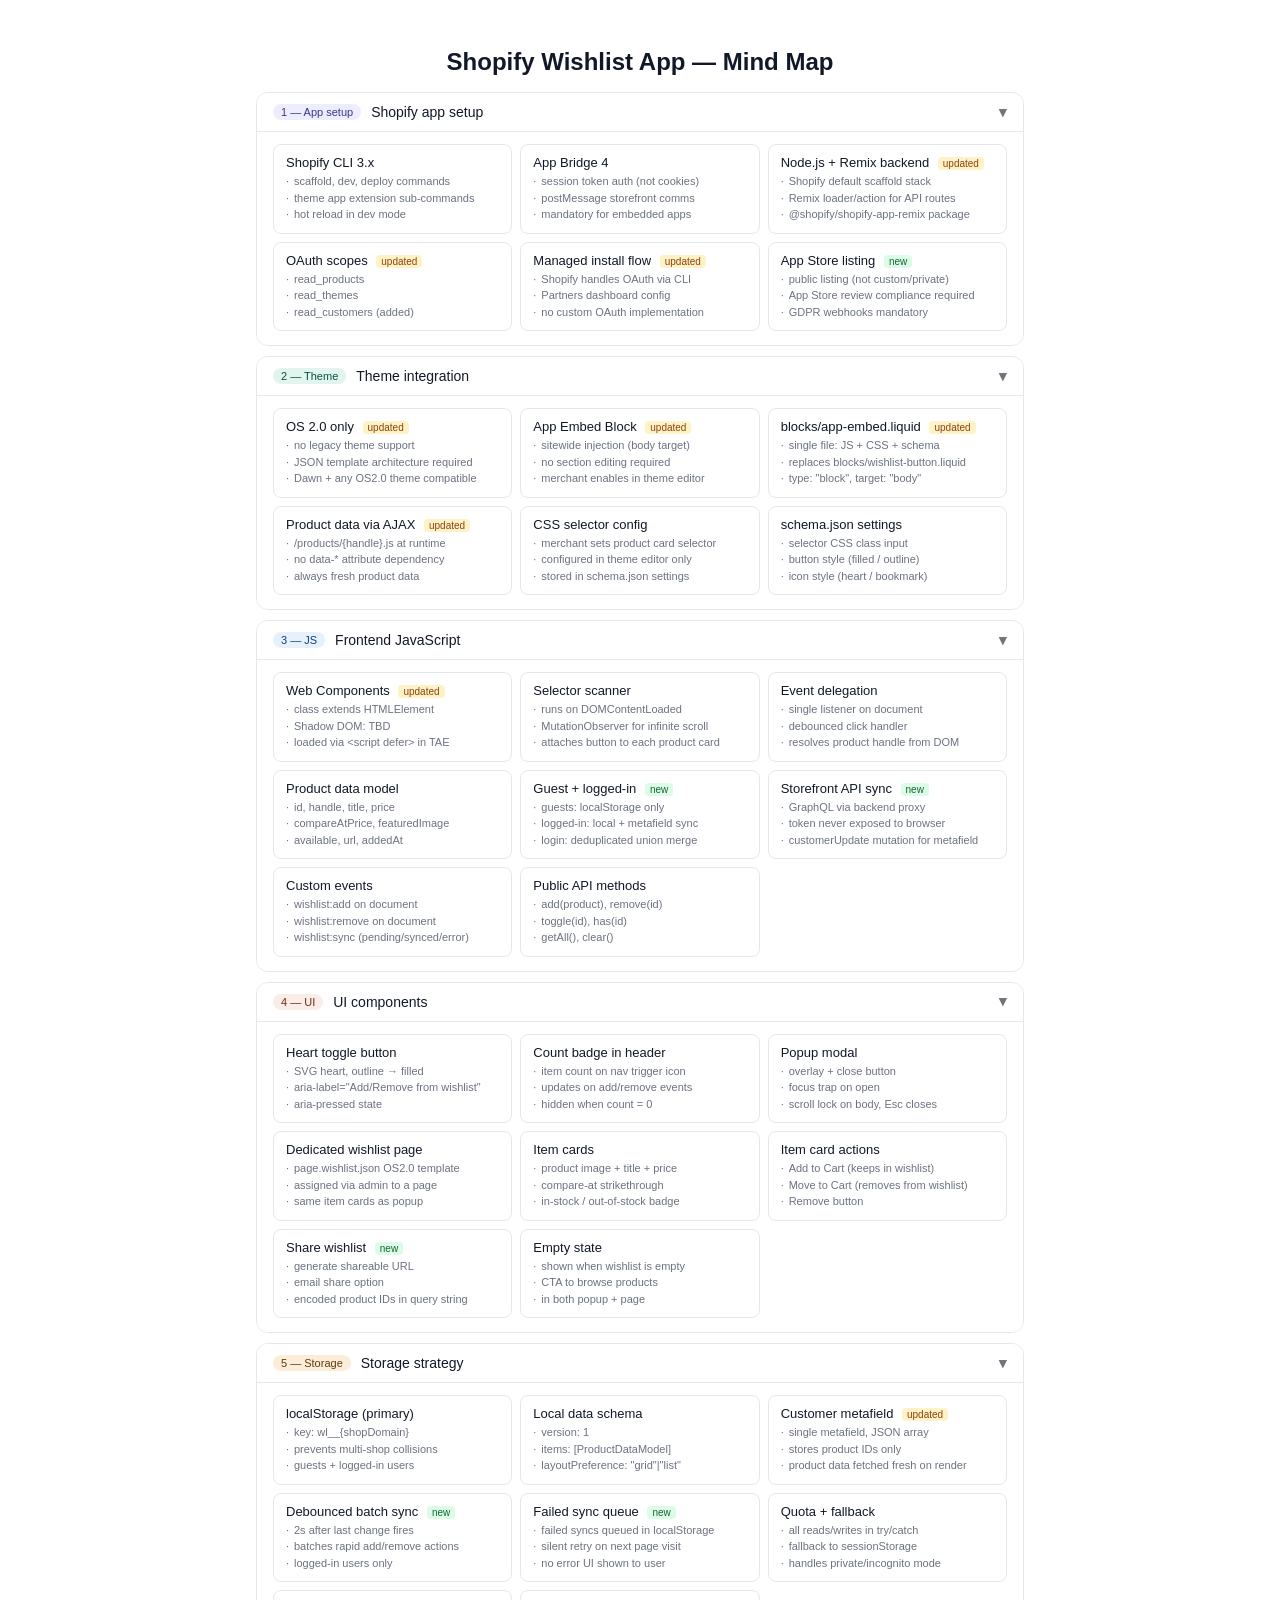
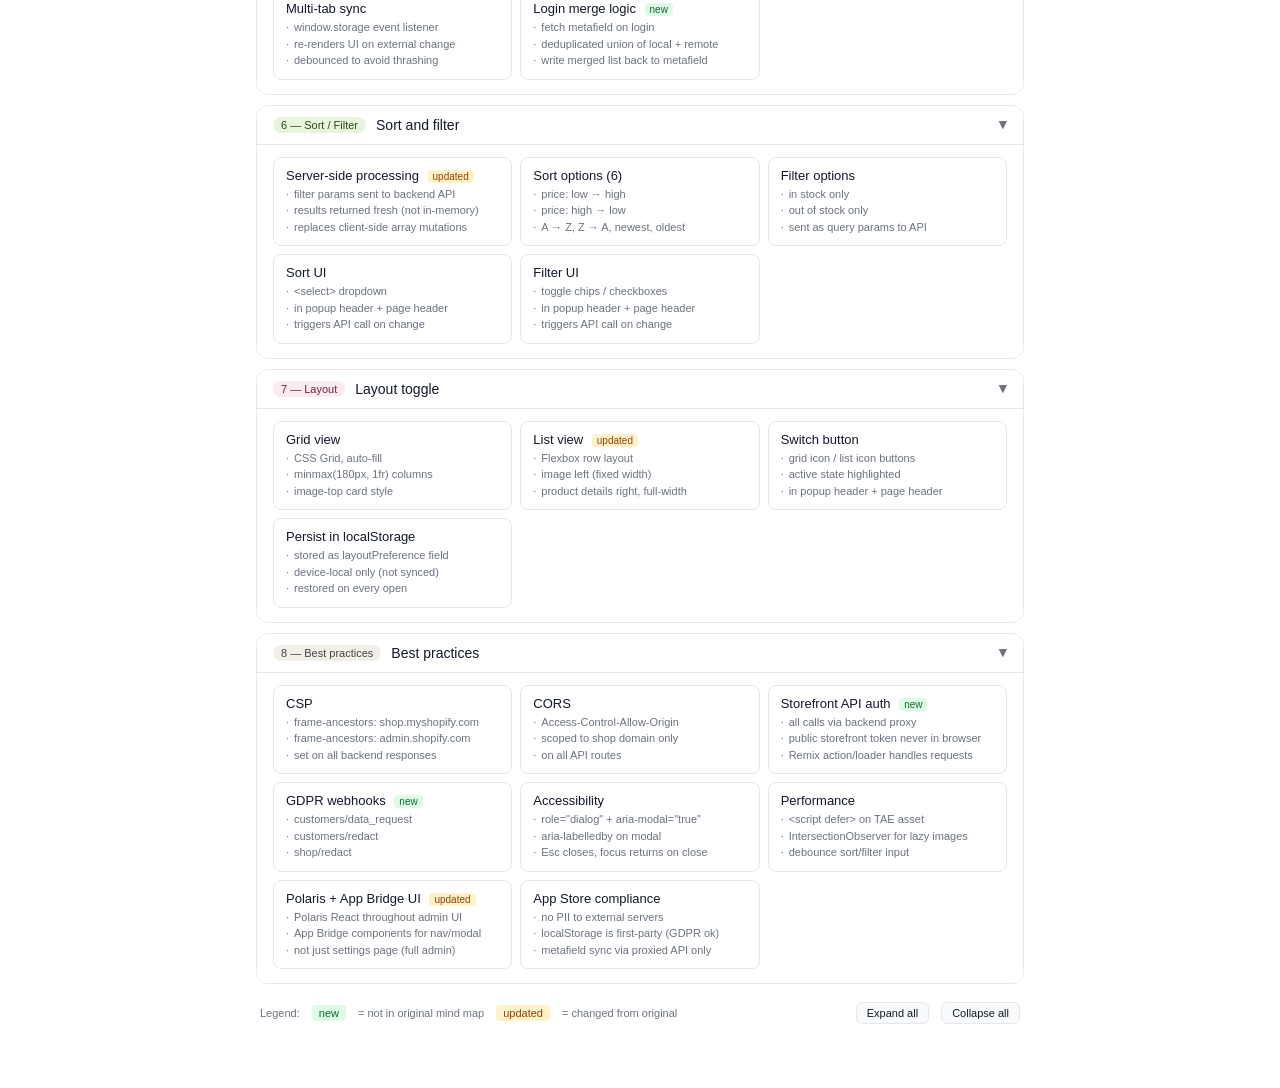
==== index.html @ 82a6894b "intial Commit" ====
<!DOCTYPE html>
<html lang="en">
<head>
  <meta charset="UTF-8">
  <meta name="viewport" content="width=device-width, initial-scale=1.0">
  <title>Document</title>
  <style>
    *{box-sizing:border-box;margin:0;padding:0}
    :root{--font-sans:-apple-system,BlinkMacSystemFont,"Segoe UI",Roboto,Inter,Helvetica,Arial,sans-serif;--border-radius-lg:12px;--border-radius-md:8px;--color-text-primary:#111827;--color-text-secondary:#6b7280;--color-text-success:#166534;--color-text-warning:#92400e;--color-background-primary:#fff;--color-background-secondary:#f9fafb;--color-background-success:#dcfce7;--color-background-warning:#fef3c7;--color-border-secondary:#e5e7eb;--color-border-tertiary:#e5e7eb}@media(prefers-color-scheme:dark){:root{--color-text-primary:#e5e7eb;--color-text-secondary:#9ca3af;--color-text-success:#4ade80;--color-text-warning:#fbbf24;--color-background:#1f1f1e;--color-background-primary:#0b0f19;--color-background-primary:#2c2c2a;--color-background-secondary:#111827;--color-background-success:#052e16;--color-background-warning:#3f2a05;--color-border-secondary:#454543;--color-border-tertiary:#454543}}
    body{font-family:var(--font-sans);background-color:var(--color-background);color:var(--color-text-primary);padding-top: 3rem;padding-bottom: 3rem;}
    .container{max-width:800px;margin:0 auto;padding:0 16px;}
    .mm-wrap{padding:16px 0}
    .mm-section{margin-bottom:10px;border-radius:var(--border-radius-lg);overflow:hidden;border:0.5px solid var(--color-border-tertiary)}
    .mm-header{display:flex;align-items:center;gap:10px;padding:11px 16px;cursor:pointer;user-select:none}
    .mm-header:hover{filter:brightness(0.97)}
    .mm-badge{font-size:11px;font-weight:500;padding:2px 8px;border-radius:20px;white-space:nowrap}
    .mm-title{font-size:14px;font-weight:500;flex:1}
    .mm-chevron{font-size:11px;transition:transform .2s;opacity:.6}
    .mm-chevron.open{transform:rotate(90deg)}
    .mm-body{display:none;padding:12px 16px 14px;border-top:0.5px solid var(--color-border-tertiary);background:var(--color-background-primary);}
    .mm-body.open{display:block}
    .mm-grid{display:grid;grid-template-columns:repeat(auto-fill,minmax(190px,1fr));gap:8px}
    .mm-node{border-radius:var(--border-radius-md);padding:10px 12px;border:0.5px solid var(--color-border-tertiary);background:var(--color-background)}
    .mm-node-title{font-size:13px;font-weight:500;color:var(--color-text-primary);margin-bottom:3px}
    .mm-node-sub{font-size:11px;color:var(--color-text-secondary);line-height:1.5}
    .mm-node-sub span{display:block;padding-left:8px;position:relative}
    .mm-node-sub span::before{content:'·';position:absolute;left:0}
    .new-tag{font-size:10px;font-weight:500;padding:1px 5px;border-radius:4px;margin-left:5px;background:var(--color-background-success);color:var(--color-text-success);vertical-align:middle}
    .upd-tag{font-size:10px;font-weight:500;padding:1px 5px;border-radius:4px;margin-left:5px;background:var(--color-background-warning);color:var(--color-text-warning);vertical-align:middle}
  </style>
</head>
<body>

  <div class="container">
  
    <h2 class="sr-only" align="center">Shopify Wishlist App — Mind Map</h2>
    
    <div class="mm-wrap">

    <div class="mm-section" id="s1">
      <div class="mm-header" onclick="toggle('s1')" style="background:var(--color-background-primary)">
        <span class="mm-badge" style="background:#EEEDFE;color:#3C3489">1 — App setup</span>
        <span class="mm-title" style="color:var(--color-text-primary)">Shopify app setup</span>
        <span class="mm-chevron open" id="c1">▶</span>
      </div>
      <div class="mm-body open" id="b1">
        <div class="mm-grid">
          <div class="mm-node">
            <div class="mm-node-title">Shopify CLI 3.x</div>
            <div class="mm-node-sub">
              <span>scaffold, dev, deploy commands</span>
              <span>theme app extension sub-commands</span>
              <span>hot reload in dev mode</span>
            </div>
          </div>
          <div class="mm-node">
            <div class="mm-node-title">App Bridge 4</div>
            <div class="mm-node-sub">
              <span>session token auth (not cookies)</span>
              <span>postMessage storefront comms</span>
              <span>mandatory for embedded apps</span>
            </div>
          </div>
          <div class="mm-node">
            <div class="mm-node-title">Node.js + Remix backend <span class="upd-tag">updated</span></div>
            <div class="mm-node-sub">
              <span>Shopify default scaffold stack</span>
              <span>Remix loader/action for API routes</span>
              <span>@shopify/shopify-app-remix package</span>
            </div>
          </div>
          <div class="mm-node">
            <div class="mm-node-title">OAuth scopes <span class="upd-tag">updated</span></div>
            <div class="mm-node-sub">
              <span>read_products</span>
              <span>read_themes</span>
              <span>read_customers (added)</span>
            </div>
          </div>
          <div class="mm-node">
            <div class="mm-node-title">Managed install flow <span class="upd-tag">updated</span></div>
            <div class="mm-node-sub">
              <span>Shopify handles OAuth via CLI</span>
              <span>Partners dashboard config</span>
              <span>no custom OAuth implementation</span>
            </div>
          </div>
          <div class="mm-node">
            <div class="mm-node-title">App Store listing <span class="new-tag">new</span></div>
            <div class="mm-node-sub">
              <span>public listing (not custom/private)</span>
              <span>App Store review compliance required</span>
              <span>GDPR webhooks mandatory</span>
            </div>
          </div>
        </div>
      </div>
    </div>

    <div class="mm-section" id="s2">
      <div class="mm-header" onclick="toggle('s2')" style="background:var(--color-background-primary)">
        <span class="mm-badge" style="background:#E1F5EE;color:#085041">2 — Theme</span>
        <span class="mm-title" style="color:var(--color-text-primary)">Theme integration</span>
        <span class="mm-chevron open" id="c2">▶</span>
      </div>
      <div class="mm-body open" id="b2">
        <div class="mm-grid">
          <div class="mm-node">
            <div class="mm-node-title">OS 2.0 only <span class="upd-tag">updated</span></div>
            <div class="mm-node-sub">
              <span>no legacy theme support</span>
              <span>JSON template architecture required</span>
              <span>Dawn + any OS2.0 theme compatible</span>
            </div>
          </div>
          <div class="mm-node">
            <div class="mm-node-title">App Embed Block <span class="upd-tag">updated</span></div>
            <div class="mm-node-sub">
              <span>sitewide injection (body target)</span>
              <span>no section editing required</span>
              <span>merchant enables in theme editor</span>
            </div>
          </div>
          <div class="mm-node">
            <div class="mm-node-title">blocks/app-embed.liquid <span class="upd-tag">updated</span></div>
            <div class="mm-node-sub">
              <span>single file: JS + CSS + schema</span>
              <span>replaces blocks/wishlist-button.liquid</span>
              <span>type: "block", target: "body"</span>
            </div>
          </div>
          <div class="mm-node">
            <div class="mm-node-title">Product data via AJAX <span class="upd-tag">updated</span></div>
            <div class="mm-node-sub">
              <span>/products/{handle}.js at runtime</span>
              <span>no data-* attribute dependency</span>
              <span>always fresh product data</span>
            </div>
          </div>
          <div class="mm-node">
            <div class="mm-node-title">CSS selector config</div>
            <div class="mm-node-sub">
              <span>merchant sets product card selector</span>
              <span>configured in theme editor only</span>
              <span>stored in schema.json settings</span>
            </div>
          </div>
          <div class="mm-node">
            <div class="mm-node-title">schema.json settings</div>
            <div class="mm-node-sub">
              <span>selector CSS class input</span>
              <span>button style (filled / outline)</span>
              <span>icon style (heart / bookmark)</span>
            </div>
          </div>
        </div>
      </div>
    </div>

    <div class="mm-section" id="s3">
    <div class="mm-header" onclick="toggle('s3')" style="background:var(--color-background-primary)">
      <span class="mm-badge" style="background:#E6F1FB;color:#0C447C">3 — JS</span>
      <span class="mm-title" style="color:var(--color-text-primary)">Frontend JavaScript</span>
      <span class="mm-chevron open" id="c3">▶</span>
    </div>
    <div class="mm-body open" id="b3">
    <div class="mm-grid">
      <div class="mm-node">
        <div class="mm-node-title">Web Components <span class="upd-tag">updated</span></div>
        <div class="mm-node-sub">
          <span>class extends HTMLElement</span>
          <span>Shadow DOM: TBD</span>
          <span>loaded via &lt;script defer&gt; in TAE</span>
        </div>
      </div>
      <div class="mm-node">
        <div class="mm-node-title">Selector scanner</div>
        <div class="mm-node-sub">
          <span>runs on DOMContentLoaded</span>
          <span>MutationObserver for infinite scroll</span>
          <span>attaches button to each product card</span>
        </div>
      </div>
      <div class="mm-node">
        <div class="mm-node-title">Event delegation</div>
        <div class="mm-node-sub">
          <span>single listener on document</span>
          <span>debounced click handler</span>
          <span>resolves product handle from DOM</span>
        </div>
      </div>
      <div class="mm-node">
        <div class="mm-node-title">Product data model</div>
        <div class="mm-node-sub">
          <span>id, handle, title, price</span>
          <span>compareAtPrice, featuredImage</span>
          <span>available, url, addedAt</span>
        </div>
      </div>
      <div class="mm-node">
        <div class="mm-node-title">Guest + logged-in <span class="new-tag">new</span></div>
        <div class="mm-node-sub">
          <span>guests: localStorage only</span>
          <span>logged-in: local + metafield sync</span>
          <span>login: deduplicated union merge</span>
        </div>
      </div>
      <div class="mm-node">
        <div class="mm-node-title">Storefront API sync <span class="new-tag">new</span></div>
        <div class="mm-node-sub">
          <span>GraphQL via backend proxy</span>
          <span>token never exposed to browser</span>
          <span>customerUpdate mutation for metafield</span>
        </div>
      </div>
      <div class="mm-node">
        <div class="mm-node-title">Custom events</div>
        <div class="mm-node-sub">
          <span>wishlist:add on document</span>
          <span>wishlist:remove on document</span>
          <span>wishlist:sync (pending/synced/error)</span>
        </div>
      </div>
      <div class="mm-node">
        <div class="mm-node-title">Public API methods</div>
        <div class="mm-node-sub">
          <span>add(product), remove(id)</span>
          <span>toggle(id), has(id)</span>
          <span>getAll(), clear()</span>
        </div>
      </div>
    </div>
    </div>
    </div>

    <div class="mm-section" id="s4">
    <div class="mm-header" onclick="toggle('s4')" style="background:var(--color-background-primary)">
      <span class="mm-badge" style="background:#FAECE7;color:#712B13">4 — UI</span>
      <span class="mm-title" style="color:var(--color-text-primary)">UI components</span>
      <span class="mm-chevron open" id="c4">▶</span>
    </div>
    <div class="mm-body open" id="b4">
    <div class="mm-grid">
      <div class="mm-node">
        <div class="mm-node-title">Heart toggle button</div>
        <div class="mm-node-sub">
          <span>SVG heart, outline → filled</span>
          <span>aria-label="Add/Remove from wishlist"</span>
          <span>aria-pressed state</span>
        </div>
      </div>
      <div class="mm-node">
        <div class="mm-node-title">Count badge in header</div>
        <div class="mm-node-sub">
          <span>item count on nav trigger icon</span>
          <span>updates on add/remove events</span>
          <span>hidden when count = 0</span>
        </div>
      </div>
      <div class="mm-node">
        <div class="mm-node-title">Popup modal</div>
        <div class="mm-node-sub">
          <span>overlay + close button</span>
          <span>focus trap on open</span>
          <span>scroll lock on body, Esc closes</span>
        </div>
      </div>
      <div class="mm-node">
        <div class="mm-node-title">Dedicated wishlist page</div>
        <div class="mm-node-sub">
          <span>page.wishlist.json OS2.0 template</span>
          <span>assigned via admin to a page</span>
          <span>same item cards as popup</span>
        </div>
      </div>
      <div class="mm-node">
        <div class="mm-node-title">Item cards</div>
        <div class="mm-node-sub">
          <span>product image + title + price</span>
          <span>compare-at strikethrough</span>
          <span>in-stock / out-of-stock badge</span>
        </div>
      </div>
      <div class="mm-node">
        <div class="mm-node-title">Item card actions</div>
        <div class="mm-node-sub">
          <span>Add to Cart (keeps in wishlist)</span>
          <span>Move to Cart (removes from wishlist)</span>
          <span>Remove button</span>
        </div>
      </div>
      <div class="mm-node">
        <div class="mm-node-title">Share wishlist <span class="new-tag">new</span></div>
        <div class="mm-node-sub">
          <span>generate shareable URL</span>
          <span>email share option</span>
          <span>encoded product IDs in query string</span>
        </div>
      </div>
      <div class="mm-node">
        <div class="mm-node-title">Empty state</div>
        <div class="mm-node-sub">
          <span>shown when wishlist is empty</span>
          <span>CTA to browse products</span>
          <span>in both popup + page</span>
        </div>
      </div>
    </div>
    </div>
    </div>

    <div class="mm-section" id="s5">
    <div class="mm-header" onclick="toggle('s5')" style="background:var(--color-background-primary)">
      <span class="mm-badge" style="background:#FAEEDA;color:#633806">5 — Storage</span>
      <span class="mm-title" style="color:var(--color-text-primary)">Storage strategy</span>
      <span class="mm-chevron open" id="c5">▶</span>
    </div>
    <div class="mm-body open" id="b5">
    <div class="mm-grid">
      <div class="mm-node">
        <div class="mm-node-title">localStorage (primary)</div>
        <div class="mm-node-sub">
          <span>key: wl__{shopDomain}</span>
          <span>prevents multi-shop collisions</span>
          <span>guests + logged-in users</span>
        </div>
      </div>
      <div class="mm-node">
        <div class="mm-node-title">Local data schema</div>
        <div class="mm-node-sub">
          <span>version: 1</span>
          <span>items: [ProductDataModel]</span>
          <span>layoutPreference: "grid"|"list"</span>
        </div>
      </div>
      <div class="mm-node">
        <div class="mm-node-title">Customer metafield <span class="upd-tag">updated</span></div>
        <div class="mm-node-sub">
          <span>single metafield, JSON array</span>
          <span>stores product IDs only</span>
          <span>product data fetched fresh on render</span>
        </div>
      </div>
      <div class="mm-node">
        <div class="mm-node-title">Debounced batch sync <span class="new-tag">new</span></div>
        <div class="mm-node-sub">
          <span>2s after last change fires</span>
          <span>batches rapid add/remove actions</span>
          <span>logged-in users only</span>
        </div>
      </div>
      <div class="mm-node">
        <div class="mm-node-title">Failed sync queue <span class="new-tag">new</span></div>
        <div class="mm-node-sub">
          <span>failed syncs queued in localStorage</span>
          <span>silent retry on next page visit</span>
          <span>no error UI shown to user</span>
        </div>
      </div>
      <div class="mm-node">
        <div class="mm-node-title">Quota + fallback</div>
        <div class="mm-node-sub">
          <span>all reads/writes in try/catch</span>
          <span>fallback to sessionStorage</span>
          <span>handles private/incognito mode</span>
        </div>
      </div>
      <div class="mm-node">
        <div class="mm-node-title">Multi-tab sync</div>
        <div class="mm-node-sub">
          <span>window.storage event listener</span>
          <span>re-renders UI on external change</span>
          <span>debounced to avoid thrashing</span>
        </div>
      </div>
      <div class="mm-node">
        <div class="mm-node-title">Login merge logic <span class="new-tag">new</span></div>
        <div class="mm-node-sub">
          <span>fetch metafield on login</span>
          <span>deduplicated union of local + remote</span>
          <span>write merged list back to metafield</span>
        </div>
      </div>
    </div>
    </div>
    </div>

    <div class="mm-section" id="s6">
    <div class="mm-header" onclick="toggle('s6')" style="background:var(--color-background-primary)">
      <span class="mm-badge" style="background:#EAF3DE;color:#27500A">6 — Sort / Filter</span>
      <span class="mm-title" style="color:var(--color-text-primary)">Sort and filter</span>
      <span class="mm-chevron open" id="c6">▶</span>
    </div>
    <div class="mm-body open" id="b6">
    <div class="mm-grid">
      <div class="mm-node">
        <div class="mm-node-title">Server-side processing <span class="upd-tag">updated</span></div>
        <div class="mm-node-sub">
          <span>filter params sent to backend API</span>
          <span>results returned fresh (not in-memory)</span>
          <span>replaces client-side array mutations</span>
        </div>
      </div>
      <div class="mm-node">
        <div class="mm-node-title">Sort options (6)</div>
        <div class="mm-node-sub">
          <span>price: low → high</span>
          <span>price: high → low</span>
          <span>A → Z, Z → A, newest, oldest</span>
        </div>
      </div>
      <div class="mm-node">
        <div class="mm-node-title">Filter options</div>
        <div class="mm-node-sub">
          <span>in stock only</span>
          <span>out of stock only</span>
          <span>sent as query params to API</span>
        </div>
      </div>
      <div class="mm-node">
        <div class="mm-node-title">Sort UI</div>
        <div class="mm-node-sub">
          <span>&lt;select&gt; dropdown</span>
          <span>in popup header + page header</span>
          <span>triggers API call on change</span>
        </div>
      </div>
      <div class="mm-node">
        <div class="mm-node-title">Filter UI</div>
        <div class="mm-node-sub">
          <span>toggle chips / checkboxes</span>
          <span>in popup header + page header</span>
          <span>triggers API call on change</span>
        </div>
      </div>
    </div>
    </div>
    </div>

    <div class="mm-section" id="s7">
    <div class="mm-header" onclick="toggle('s7')" style="background:var(--color-background-primary)">
      <span class="mm-badge" style="background:#FBEAF0;color:#72243E">7 — Layout</span>
      <span class="mm-title" style="color:var(--color-text-primary)">Layout toggle</span>
      <span class="mm-chevron open" id="c7">▶</span>
    </div>
    <div class="mm-body open" id="b7">
    <div class="mm-grid">
      <div class="mm-node">
        <div class="mm-node-title">Grid view</div>
        <div class="mm-node-sub">
          <span>CSS Grid, auto-fill</span>
          <span>minmax(180px, 1fr) columns</span>
          <span>image-top card style</span>
        </div>
      </div>
      <div class="mm-node">
        <div class="mm-node-title">List view <span class="upd-tag">updated</span></div>
        <div class="mm-node-sub">
          <span>Flexbox row layout</span>
          <span>image left (fixed width)</span>
          <span>product details right, full-width</span>
        </div>
      </div>
      <div class="mm-node">
        <div class="mm-node-title">Switch button</div>
        <div class="mm-node-sub">
          <span>grid icon / list icon buttons</span>
          <span>active state highlighted</span>
          <span>in popup header + page header</span>
        </div>
      </div>
      <div class="mm-node">
        <div class="mm-node-title">Persist in localStorage</div>
        <div class="mm-node-sub">
          <span>stored as layoutPreference field</span>
          <span>device-local only (not synced)</span>
          <span>restored on every open</span>
        </div>
      </div>
    </div>
    </div>
    </div>

    <div class="mm-section" id="s8">
    <div class="mm-header" onclick="toggle('s8')" style="background:var(--color-background-primary)">
      <span class="mm-badge" style="background:#F1EFE8;color:#444441">8 — Best practices</span>
      <span class="mm-title" style="color:var(--color-text-primary)">Best practices</span>
      <span class="mm-chevron open" id="c8">▶</span>
    </div>
    <div class="mm-body open" id="b8">
    <div class="mm-grid">
      <div class="mm-node">
        <div class="mm-node-title">CSP</div>
        <div class="mm-node-sub">
          <span>frame-ancestors: shop.myshopify.com</span>
          <span>frame-ancestors: admin.shopify.com</span>
          <span>set on all backend responses</span>
        </div>
      </div>
      <div class="mm-node">
        <div class="mm-node-title">CORS</div>
        <div class="mm-node-sub">
          <span>Access-Control-Allow-Origin</span>
          <span>scoped to shop domain only</span>
          <span>on all API routes</span>
        </div>
      </div>
      <div class="mm-node">
        <div class="mm-node-title">Storefront API auth <span class="new-tag">new</span></div>
        <div class="mm-node-sub">
          <span>all calls via backend proxy</span>
          <span>public storefront token never in browser</span>
          <span>Remix action/loader handles requests</span>
        </div>
      </div>
      <div class="mm-node">
        <div class="mm-node-title">GDPR webhooks <span class="new-tag">new</span></div>
        <div class="mm-node-sub">
          <span>customers/data_request</span>
          <span>customers/redact</span>
          <span>shop/redact</span>
        </div>
      </div>
      <div class="mm-node">
        <div class="mm-node-title">Accessibility</div>
        <div class="mm-node-sub">
          <span>role="dialog" + aria-modal="true"</span>
          <span>aria-labelledby on modal</span>
          <span>Esc closes, focus returns on close</span>
        </div>
      </div>
      <div class="mm-node">
        <div class="mm-node-title">Performance</div>
        <div class="mm-node-sub">
          <span>&lt;script defer&gt; on TAE asset</span>
          <span>IntersectionObserver for lazy images</span>
          <span>debounce sort/filter input</span>
        </div>
      </div>
      <div class="mm-node">
        <div class="mm-node-title">Polaris + App Bridge UI <span class="upd-tag">updated</span></div>
        <div class="mm-node-sub">
          <span>Polaris React throughout admin UI</span>
          <span>App Bridge components for nav/modal</span>
          <span>not just settings page (full admin)</span>
        </div>
      </div>
      <div class="mm-node">
        <div class="mm-node-title">App Store compliance</div>
        <div class="mm-node-sub">
          <span>no PII to external servers</span>
          <span>localStorage is first-party (GDPR ok)</span>
          <span>metafield sync via proxied API only</span>
        </div>
      </div>
    </div>
    </div>
    </div>

    <div style="display:flex;gap:12px;align-items:center;padding:8px 4px 0;flex-wrap:wrap">
      <span style="font-size:11px;color:var(--color-text-secondary)">Legend:</span>
      <span style="font-size:11px;padding:2px 7px;border-radius:4px;background:var(--color-background-success);color:var(--color-text-success);font-weight:500">new</span>
      <span style="font-size:11px;color:var(--color-text-secondary)">= not in original mind map</span>
      <span style="font-size:11px;padding:2px 7px;border-radius:4px;background:var(--color-background-warning);color:var(--color-text-warning);font-weight:500">updated</span>
      <span style="font-size:11px;color:var(--color-text-secondary)">= changed from original</span>
      <button onclick="toggleAll(true)" style="margin-left:auto;font-size:11px;padding:4px 10px;border-radius:6px;border:0.5px solid var(--color-border-secondary);background:var(--color-background-secondary);color:var(--color-text-primary);cursor:pointer">Expand all</button>
      <button onclick="toggleAll(false)" style="font-size:11px;padding:4px 10px;border-radius:6px;border:0.5px solid var(--color-border-secondary);background:var(--color-background-secondary);color:var(--color-text-primary);cursor:pointer">Collapse all</button>
    </div>

    </div>

    <script>
    function toggle(id){
      const b=document.getElementById('b'+id.slice(1));
      const c=document.getElementById('c'+id.slice(1));
      const open=b.classList.toggle('open');
      c.classList.toggle('open',open);
    }
    function toggleAll(open){
      for(let i=1;i<=8;i++){
        const b=document.getElementById('b'+i);
        const c=document.getElementById('c'+i);
        b.classList.toggle('open',open);
        c.classList.toggle('open',open);
      }
    }
    </script>
  </div>
</body>
</html>
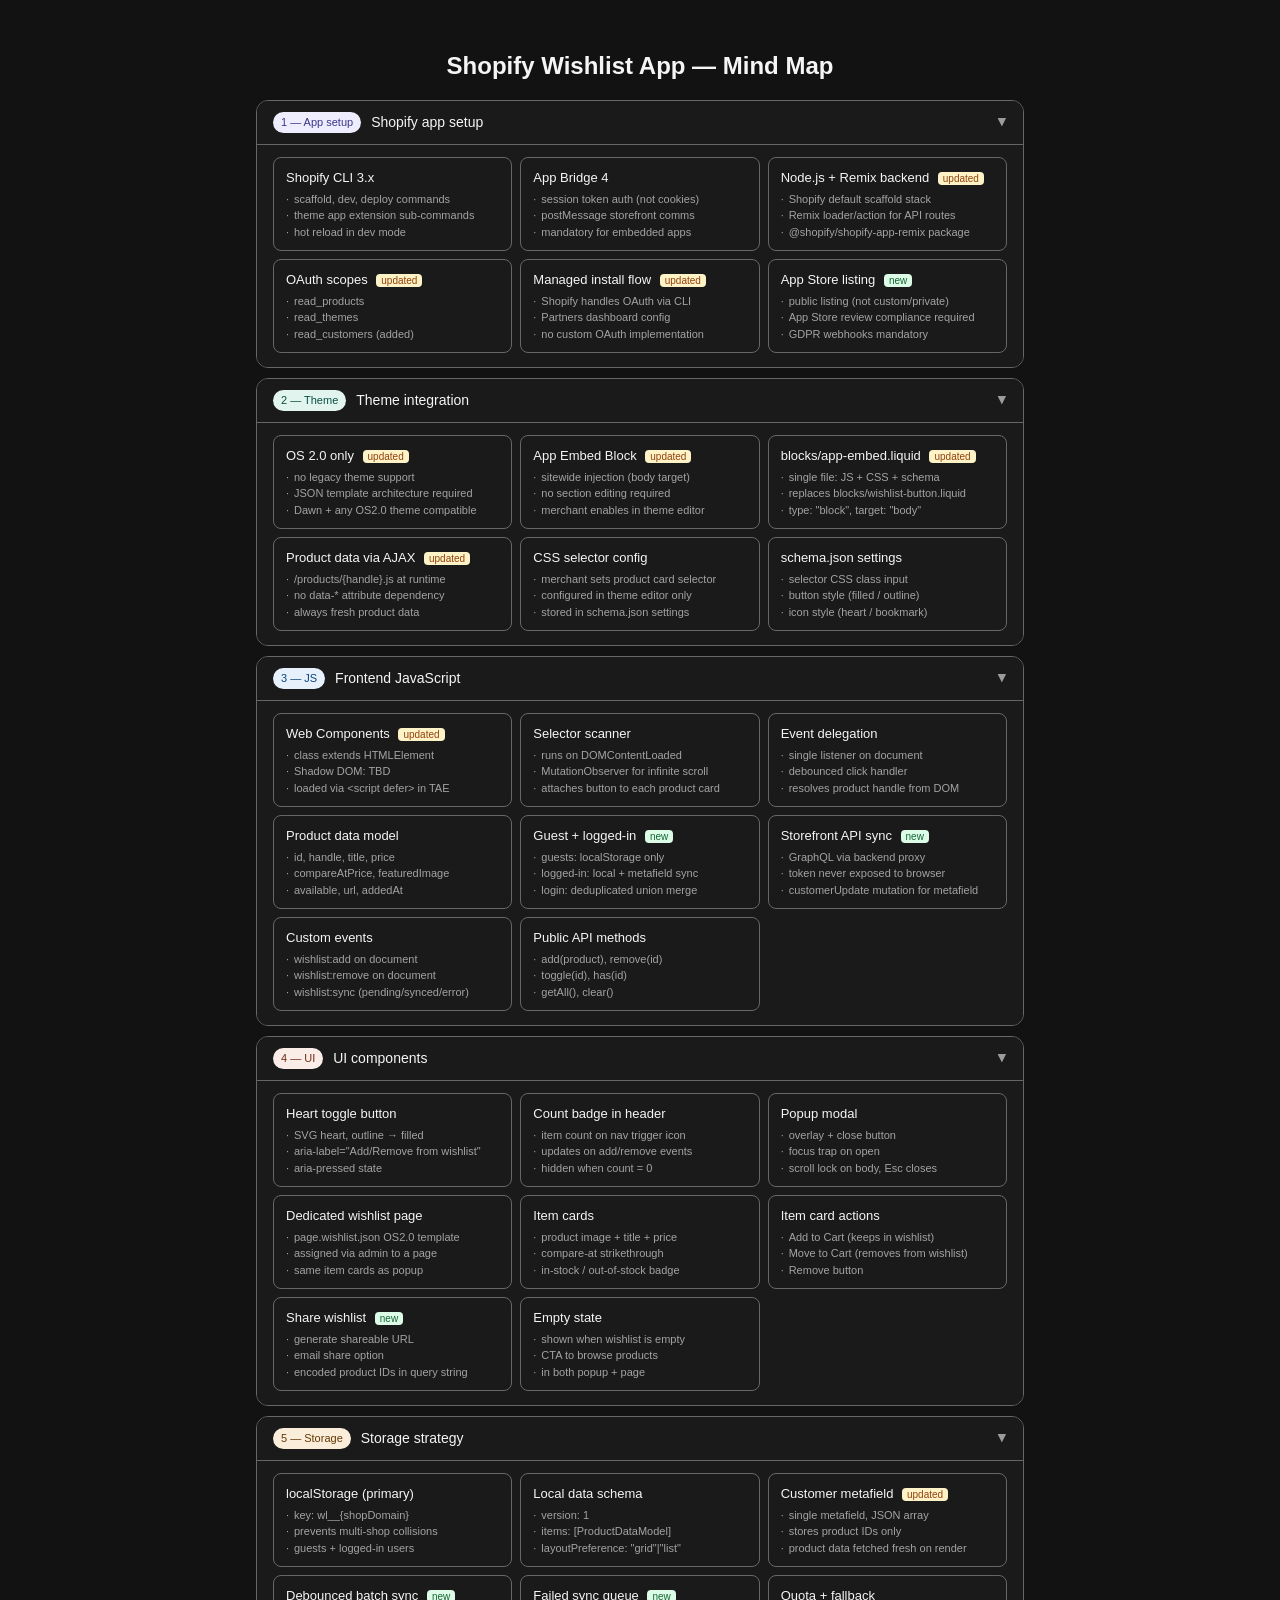
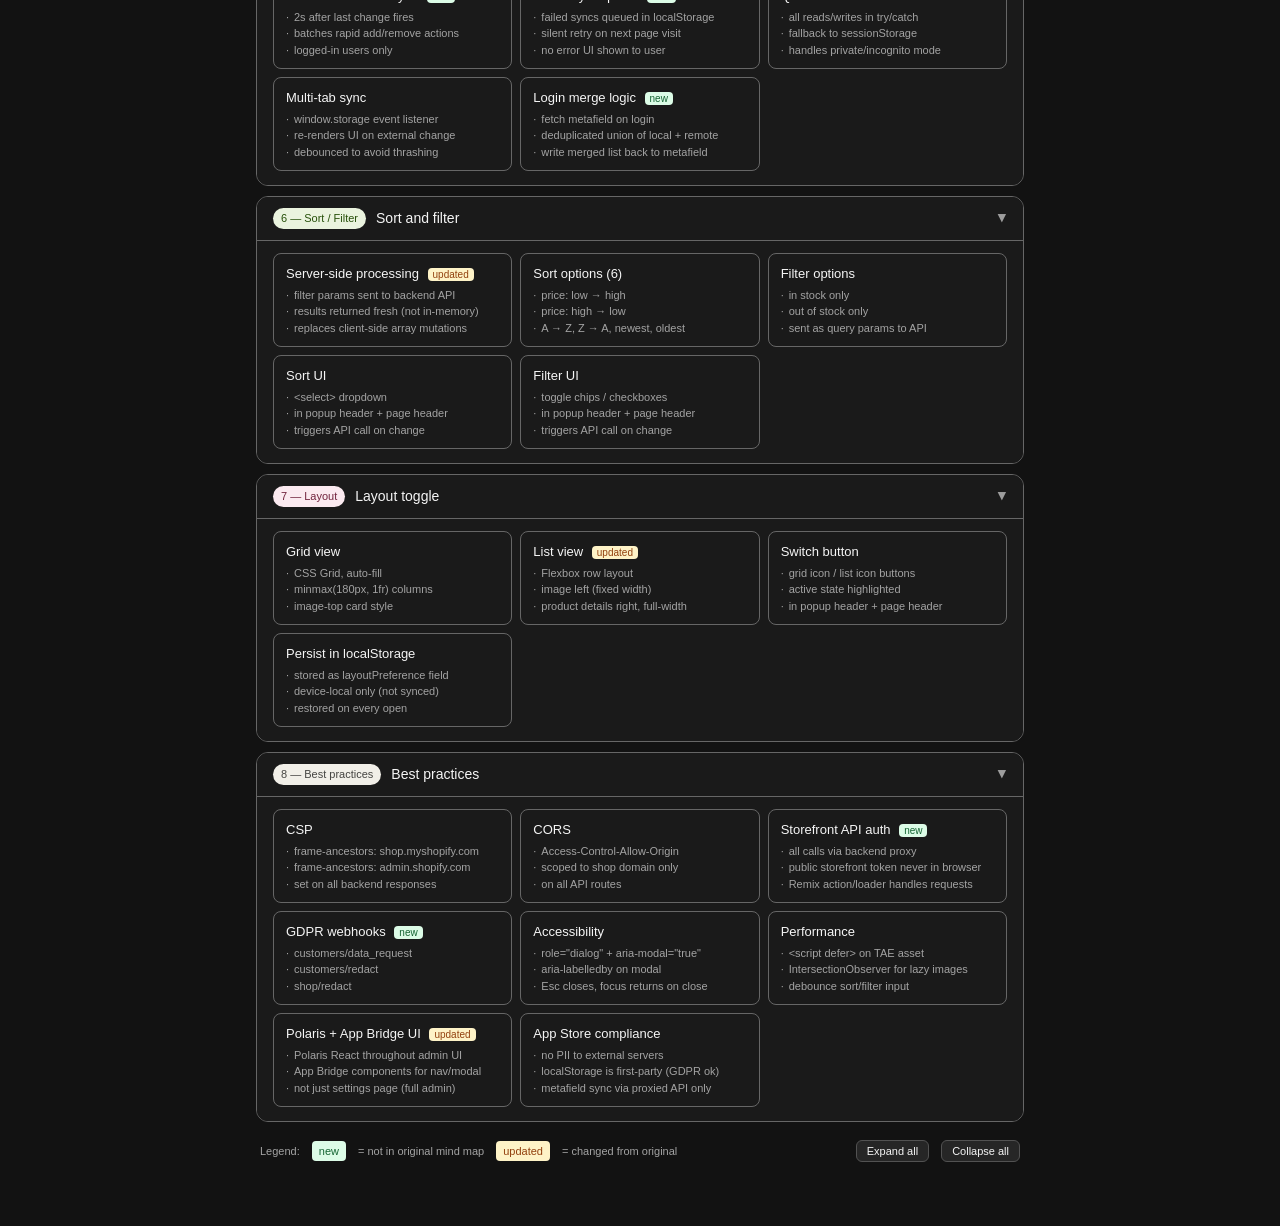
==== commit d705b232: "Updated Presistence Theme" ====
--- a/index.html
+++ b/index.html
@@ -1,9 +1,10 @@
 <!DOCTYPE html>
-<html lang="en">
+<html lang="en" data-theme="dark">
 <head>
   <meta charset="UTF-8">
   <meta name="viewport" content="width=device-width, initial-scale=1.0">
-  <title>Document</title>
+  <title>Wishlist - Mind Map</title>
+  <link rel="stylesheet" href="./style.css">
   <style>
     *{box-sizing:border-box;margin:0;padding:0}
     :root{--font-sans:-apple-system,BlinkMacSystemFont,"Segoe UI",Roboto,Inter,Helvetica,Arial,sans-serif;--border-radius-lg:12px;--border-radius-md:8px;--color-text-primary:#111827;--color-text-secondary:#6b7280;--color-text-success:#166534;--color-text-warning:#92400e;--color-background-primary:#fff;--color-background-secondary:#f9fafb;--color-background-success:#dcfce7;--color-background-warning:#fef3c7;--color-border-secondary:#e5e7eb;--color-border-tertiary:#e5e7eb}@media(prefers-color-scheme:dark){:root{--color-text-primary:#e5e7eb;--color-text-secondary:#9ca3af;--color-text-success:#4ade80;--color-text-warning:#fbbf24;--color-background:#1f1f1e;--color-background-primary:#0b0f19;--color-background-primary:#2c2c2a;--color-background-secondary:#111827;--color-background-success:#052e16;--color-background-warning:#3f2a05;--color-border-secondary:#454543;--color-border-tertiary:#454543}}
--- a/style.css
+++ b/style.css
@@ -0,0 +1,250 @@
+/* ============================================================================
+   Claude Design System — CSS Variables
+   Light & Dark Mode Support
+   ============================================================================ */
+
+/* Light Mode (default) */
+:root {
+  /* Typography */
+  --font-sans: -apple-system, BlinkMacSystemFont, 'Segoe UI', 'Roboto', 'Oxygen',
+    'Ubuntu', 'Cantarell', 'Fira Sans', 'Droid Sans', 'Helvetica Neue',
+    sans-serif;
+  --font-mono: 'SF Mono', Monaco, 'Cascadia Code', 'Roboto Mono', Consolas,
+    'Courier New', monospace;
+
+  /* Color Palette - Neutral */
+  --neutral-50: #fafafa;
+  --neutral-100: #f5f5f5;
+  --neutral-150: #efefef;
+  --neutral-200: #e5e5e5;
+  --neutral-300: #d4d4d4;
+  --neutral-400: #a3a3a3;
+  --neutral-500: #737373;
+  --neutral-600: #525252;
+  --neutral-700: #404040;
+  --neutral-800: #262626;
+  --neutral-900: #171717;
+
+  /* Semantic Colors - Light Mode */
+  --color-text-primary: #171717;
+  --color-text-secondary: #737373;
+  --color-text-tertiary: #a3a3a3;
+  --color-text-inverted: #ffffff;
+
+  --color-background-primary: #ffffff;
+  --color-background-secondary: #f5f5f5;
+  --color-background-tertiary: #efefef;
+  --color-background-inverted: #171717;
+
+  --color-border-primary: #e5e5e5;
+  --color-border-secondary: #d4d4d4;
+  --color-border-tertiary: #c0c0c0;
+
+  --color-surface-hover: rgba(0, 0, 0, 0.04);
+  --color-surface-active: rgba(0, 0, 0, 0.08);
+
+  /* Status Colors */
+  --color-success: #16a34a;
+  --color-success-light: #dcfce7;
+  --color-success-dark: #15803d;
+
+  --color-warning: #ea8c55;
+  --color-warning-light: #fed7aa;
+  --color-warning-dark: #d97706;
+
+  --color-error: #dc2626;
+  --color-error-light: #fee2e2;
+  --color-error-dark: #b91c1c;
+
+  --color-info: #3b82f6;
+  --color-info-light: #dbeafe;
+  --color-info-dark: #1d4ed8;
+
+  /* Shadows */
+  --shadow-sm: 0 1px 2px 0 rgba(0, 0, 0, 0.05);
+  --shadow-md: 0 4px 6px -1px rgba(0, 0, 0, 0.1), 0 2px 4px -1px rgba(0, 0, 0, 0.06);
+  --shadow-lg: 0 10px 15px -3px rgba(0, 0, 0, 0.1), 0 4px 6px -2px rgba(0, 0, 0, 0.05);
+  --shadow-xl: 0 20px 25px -5px rgba(0, 0, 0, 0.1), 0 10px 10px -5px rgba(0, 0, 0, 0.04);
+
+  /* Border Radius */
+  --border-radius-sm: 0.25rem;
+  --border-radius-md: 0.5rem;
+  --border-radius-lg: 0.75rem;
+  --border-radius-xl: 1rem;
+  --border-radius-full: 9999px;
+
+  /* Spacing */
+  --spacing-xs: 0.25rem;
+  --spacing-sm: 0.5rem;
+  --spacing-md: 1rem;
+  --spacing-lg: 1.5rem;
+  --spacing-xl: 2rem;
+  --spacing-2xl: 3rem;
+
+  /* Font Sizes */
+  --font-size-xs: 0.75rem;
+  --font-size-sm: 0.875rem;
+  --font-size-base: 1rem;
+  --font-size-lg: 1.125rem;
+  --font-size-xl: 1.25rem;
+  --font-size-2xl: 1.5rem;
+
+  /* Font Weights */
+  --font-weight-light: 300;
+  --font-weight-normal: 400;
+  --font-weight-medium: 500;
+  --font-weight-semibold: 600;
+  --font-weight-bold: 700;
+
+  /* Line Heights */
+  --line-height-tight: 1.25;
+  --line-height-normal: 1.5;
+  --line-height-relaxed: 1.75;
+
+  /* Transitions */
+  --transition-fast: 150ms ease-in-out;
+  --transition-base: 200ms ease-in-out;
+  --transition-slow: 300ms ease-in-out;
+}
+
+/* Dark Mode */
+@media (prefers-color-scheme: dark) {
+  :root {
+    /* Semantic Colors - Dark Mode */
+    --color-text-primary: #f5f5f5;
+    --color-text-secondary: #a3a3a3;
+    --color-text-tertiary: #737373;
+    --color-text-inverted: #171717;
+
+    --color-background-primary: #1a1a1a;
+    --color-background-secondary: #262626;
+    --color-background-tertiary: #333333;
+    --color-background-inverted: #ffffff;
+
+    --color-border-primary: #404040;
+    --color-border-secondary: #525252;
+    --color-border-tertiary: #666666;
+
+    --color-surface-hover: rgba(255, 255, 255, 0.08);
+    --color-surface-active: rgba(255, 255, 255, 0.12);
+
+    /* Status Colors - Dark Mode */
+    --color-success: #22c55e;
+    --color-success-light: #1a3a1a;
+    --color-success-dark: #16a34a;
+
+    --color-warning: #f97316;
+    --color-warning-light: #3a2f1f;
+    --color-warning-dark: #ea8c55;
+
+    --color-error: #ef4444;
+    --color-error-light: #3a1f1f;
+    --color-error-dark: #dc2626;
+
+    --color-info: #60a5fa;
+    --color-info-light: #1f2a4a;
+    --color-info-dark: #3b82f6;
+
+    /* Shadows - Dark Mode */
+    --shadow-sm: 0 1px 2px 0 rgba(0, 0, 0, 0.3);
+    --shadow-md: 0 4px 6px -1px rgba(0, 0, 0, 0.4), 0 2px 4px -1px rgba(0, 0, 0, 0.2);
+    --shadow-lg: 0 10px 15px -3px rgba(0, 0, 0, 0.5), 0 4px 6px -2px rgba(0, 0, 0, 0.3);
+    --shadow-xl: 0 20px 25px -5px rgba(0, 0, 0, 0.6), 0 10px 10px -5px rgba(0, 0, 0, 0.4);
+  }
+}
+
+/* Optional: Manual Dark Mode Toggle (for when CSS prefers-color-scheme isn't preferred) */
+html[data-theme='dark'] {
+  color-scheme: dark;
+}
+
+html[data-theme='dark'] {
+  --color-text-primary: #f5f5f5;
+  --color-text-secondary: #a3a3a3;
+  --color-text-tertiary: #737373;
+  --color-text-inverted: #171717;
+
+  --color-background-primary: #1a1a1a;
+  --color-background-secondary: #262626;
+  --color-background-tertiary: #333333;
+  --color-background-inverted: #ffffff;
+
+  --color-border-primary: #404040;
+  --color-border-secondary: #525252;
+  --color-border-tertiary: #666666;
+
+  --color-surface-hover: rgba(255, 255, 255, 0.08);
+  --color-surface-active: rgba(255, 255, 255, 0.12);
+
+  --color-success: #22c55e;
+  --color-success-light: #1a3a1a;
+  --color-success-dark: #16a34a;
+
+  --color-warning: #f97316;
+  --color-warning-light: #3a2f1f;
+  --color-warning-dark: #ea8c55;
+
+  --color-error: #ef4444;
+  --color-error-light: #3a1f1f;
+  --color-error-dark: #dc2626;
+
+  --color-info: #60a5fa;
+  --color-info-light: #1f2a4a;
+  --color-info-dark: #3b82f6;
+
+  --shadow-sm: 0 1px 2px 0 rgba(0, 0, 0, 0.3);
+  --shadow-md: 0 4px 6px -1px rgba(0, 0, 0, 0.4), 0 2px 4px -1px rgba(0, 0, 0, 0.2);
+  --shadow-lg: 0 10px 15px -3px rgba(0, 0, 0, 0.5), 0 4px 6px -2px rgba(0, 0, 0, 0.3);
+  --shadow-xl: 0 20px 25px -5px rgba(0, 0, 0, 0.6), 0 10px 10px -5px rgba(0, 0, 0, 0.4);
+}
+
+html[data-theme='light'] {
+  color-scheme: light;
+}
+
+/* Base Styles */
+html {
+  scroll-behavior: smooth;
+}
+
+body {
+  background-color: var(--color-background-primary);
+  color: var(--color-text-primary);
+  font-family: var(--font-sans);
+  font-size: var(--font-size-base);
+  line-height: var(--line-height-normal);
+  transition: background-color var(--transition-base),
+    color var(--transition-base);
+}
+
+/* Selection */
+::selection {
+  background-color: var(--color-info);
+  color: var(--color-text-inverted);
+}
+
+/* Scrollbar Styling */
+::-webkit-scrollbar {
+  width: 8px;
+  height: 8px;
+}
+
+::-webkit-scrollbar-track {
+  background: var(--color-background-secondary);
+}
+
+::-webkit-scrollbar-thumb {
+  background: var(--color-border-secondary);
+  border-radius: var(--border-radius-full);
+}
+
+::-webkit-scrollbar-thumb:hover {
+  background: var(--color-border-primary);
+}
+
+
+.container {
+  max-width: 1200px;
+  margin: 0 auto;
+  padding: var(--spacing-lg);
+}
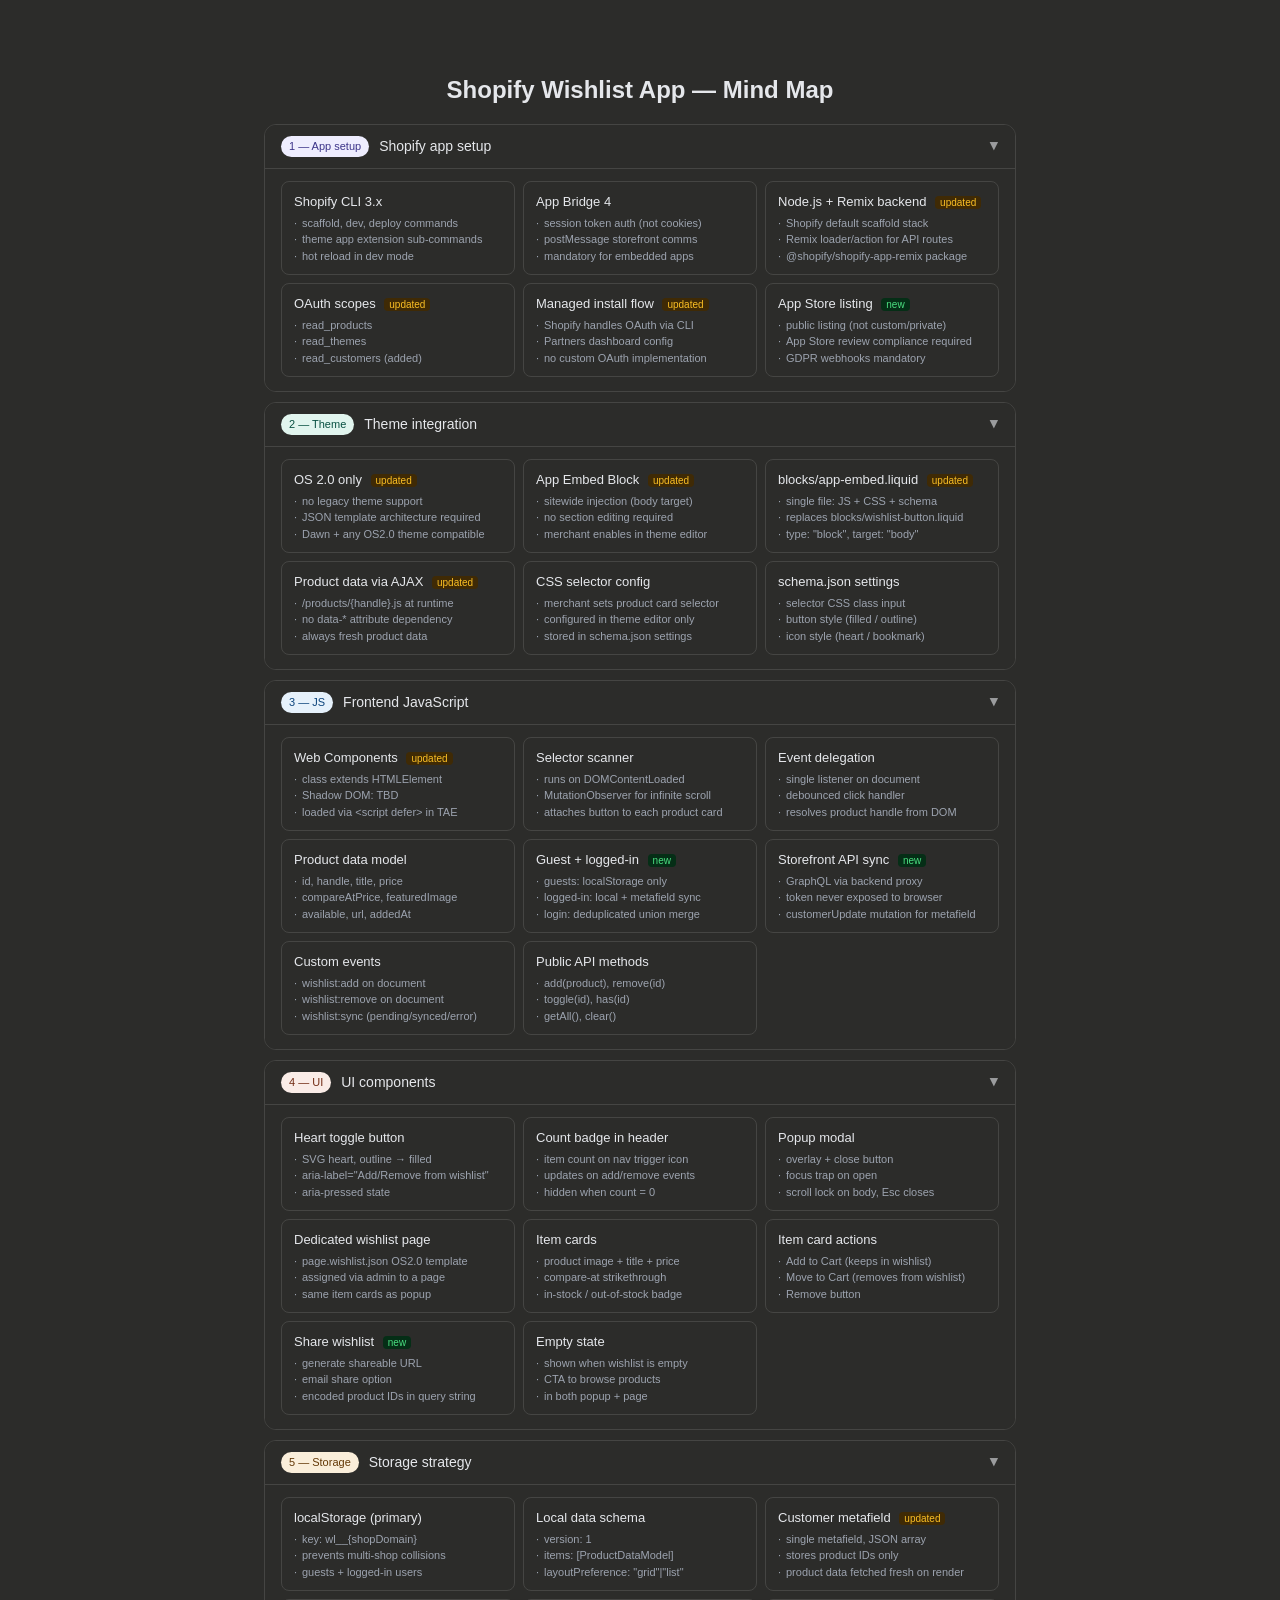
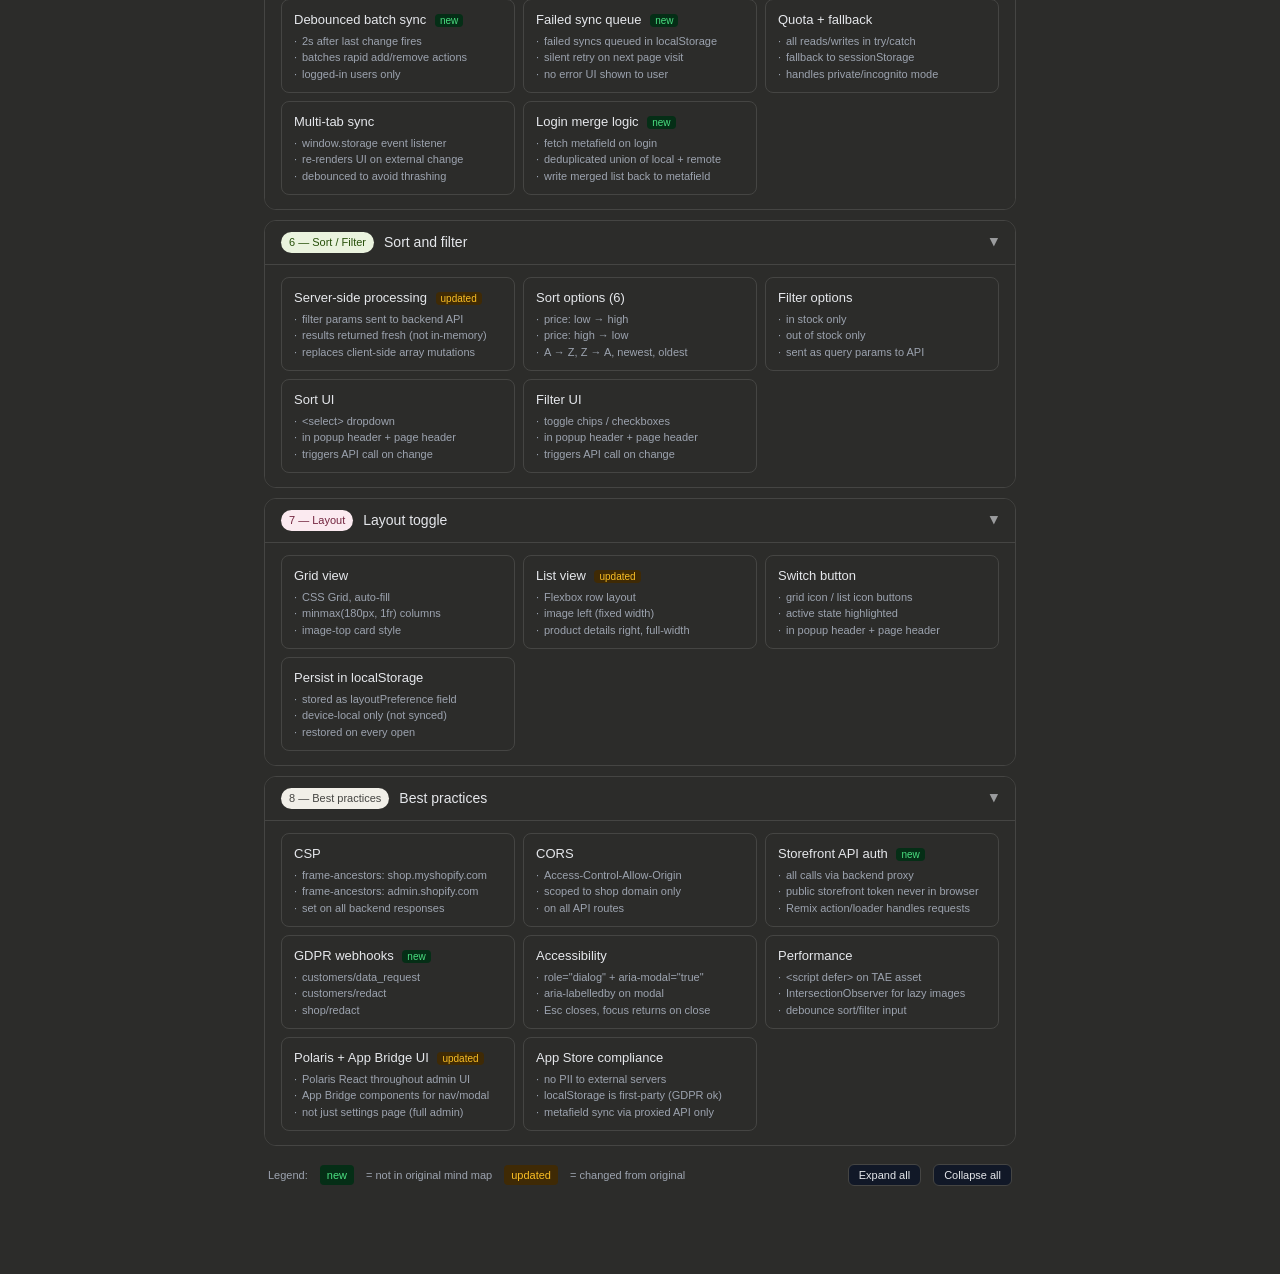
==== commit 01820125: "Updated Styles to keep our styles globally avaiable" ====
--- a/index.html
+++ b/index.html
@@ -4,12 +4,11 @@
   <meta charset="UTF-8">
   <meta name="viewport" content="width=device-width, initial-scale=1.0">
   <title>Wishlist - Mind Map</title>
+  <link rel="stylesheet" href="./global.css">
   <link rel="stylesheet" href="./style.css">
   <style>
     *{box-sizing:border-box;margin:0;padding:0}
-    :root{--font-sans:-apple-system,BlinkMacSystemFont,"Segoe UI",Roboto,Inter,Helvetica,Arial,sans-serif;--border-radius-lg:12px;--border-radius-md:8px;--color-text-primary:#111827;--color-text-secondary:#6b7280;--color-text-success:#166534;--color-text-warning:#92400e;--color-background-primary:#fff;--color-background-secondary:#f9fafb;--color-background-success:#dcfce7;--color-background-warning:#fef3c7;--color-border-secondary:#e5e7eb;--color-border-tertiary:#e5e7eb}@media(prefers-color-scheme:dark){:root{--color-text-primary:#e5e7eb;--color-text-secondary:#9ca3af;--color-text-success:#4ade80;--color-text-warning:#fbbf24;--color-background:#1f1f1e;--color-background-primary:#0b0f19;--color-background-primary:#2c2c2a;--color-background-secondary:#111827;--color-background-success:#052e16;--color-background-warning:#3f2a05;--color-border-secondary:#454543;--color-border-tertiary:#454543}}
-    body{font-family:var(--font-sans);background-color:var(--color-background);color:var(--color-text-primary);padding-top: 3rem;padding-bottom: 3rem;}
-    .container{max-width:800px;margin:0 auto;padding:0 16px;}
+    body{font-family:var(--font-sans);background-color:var(--color-background-primary);color:var(--color-text-primary);padding-top: 3rem;padding-bottom: 3rem;}
     .mm-wrap{padding:16px 0}
     .mm-section{margin-bottom:10px;border-radius:var(--border-radius-lg);overflow:hidden;border:0.5px solid var(--color-border-tertiary)}
     .mm-header{display:flex;align-items:center;gap:10px;padding:11px 16px;cursor:pointer;user-select:none}
--- a/global.css
+++ b/global.css
@@ -0,0 +1,251 @@
+/* ============================================================================
+   Global Design System — CSS Variables
+   Unified Light & Dark Mode Support
+   Used by: index.html, timeline.html
+   ============================================================================ */
+
+/* Light Mode (default) */
+:root {
+  /* Typography */
+  --font-sans: -apple-system, BlinkMacSystemFont, 'Segoe UI', Roboto, Inter, Helvetica, Arial, sans-serif;
+  --font-mono: 'SF Mono', Monaco, 'Cascadia Code', 'Roboto Mono', Consolas, 'Courier New', monospace;
+
+  /* Border Radius */
+  --border-radius-sm: 4px;
+  --border-radius-md: 8px;
+  --border-radius-lg: 12px;
+  --border-radius-xl: 16px;
+  --border-radius-full: 9999px;
+
+  /* Semantic Colors - Light Mode */
+  --color-text-primary: #111827;
+  --color-text-secondary: #6b7280;
+  --color-text-tertiary: #9ca3af;
+  --color-text-success: #166534;
+  --color-text-warning: #92400e;
+  --color-text-error: #7c2d12;
+  --color-text-info: #0c4a6e;
+  --color-text-inverted: #ffffff;
+
+  --color-background-primary: #ffffff;
+  --color-background-secondary: #f9fafb;
+  --color-background-tertiary: #f3f4f6;
+  --color-background-success: #dcfce7;
+  --color-background-warning: #fef3c7;
+  --color-background-error: #fee2e2;
+  --color-background-info: #e0f2fe;
+  --color-background-inverted: #111827;
+
+  --color-border-primary: #e5e7eb;
+  --color-border-secondary: #e5e7eb;
+  --color-border-tertiary: #e5e7eb;
+
+  --color-surface-hover: rgba(0, 0, 0, 0.04);
+  --color-surface-active: rgba(0, 0, 0, 0.08);
+
+  /* Status Colors - Light Mode */
+  --color-success: #166534;
+  --color-warning: #92400e;
+  --color-error: #7c2d12;
+  --color-info: #0c4a6e;
+
+  /* Shadows */
+  --shadow-sm: 0 1px 2px 0 rgba(0, 0, 0, 0.05);
+  --shadow-md: 0 4px 6px -1px rgba(0, 0, 0, 0.1), 0 2px 4px -1px rgba(0, 0, 0, 0.06);
+  --shadow-lg: 0 10px 15px -3px rgba(0, 0, 0, 0.1), 0 4px 6px -2px rgba(0, 0, 0, 0.05);
+  --shadow-xl: 0 20px 25px -5px rgba(0, 0, 0, 0.1), 0 10px 10px -5px rgba(0, 0, 0, 0.04);
+
+  /* Spacing */
+  --spacing-xs: 0.25rem;
+  --spacing-sm: 0.5rem;
+  --spacing-md: 1rem;
+  --spacing-lg: 1.5rem;
+  --spacing-xl: 2rem;
+  --spacing-2xl: 3rem;
+
+  /* Font Sizes */
+  --font-size-xs: 0.75rem;
+  --font-size-sm: 0.875rem;
+  --font-size-base: 1rem;
+  --font-size-lg: 1.125rem;
+  --font-size-xl: 1.25rem;
+  --font-size-2xl: 1.5rem;
+
+  /* Font Weights */
+  --font-weight-light: 300;
+  --font-weight-normal: 400;
+  --font-weight-medium: 500;
+  --font-weight-semibold: 600;
+  --font-weight-bold: 700;
+
+  /* Line Heights */
+  --line-height-tight: 1.25;
+  --line-height-normal: 1.5;
+  --line-height-relaxed: 1.75;
+
+  /* Transitions */
+  --transition-fast: 150ms ease-in-out;
+  --transition-base: 200ms ease-in-out;
+  --transition-slow: 300ms ease-in-out;
+}
+
+/* Dark Mode */
+@media (prefers-color-scheme: dark) {
+  :root {
+    /* Semantic Colors - Dark Mode */
+    --color-text-primary: #e5e7eb;
+    --color-text-secondary: #9ca3af;
+    --color-text-tertiary: #6b7280;
+    --color-text-success: #4ade80;
+    --color-text-warning: #fbbf24;
+    --color-text-error: #fca5a5;
+    --color-text-info: #7dd3fc;
+    --color-text-inverted: #111827;
+
+    --color-background-primary: #2c2c2a;
+    --color-background-secondary: #111827;
+    --color-background-tertiary: #1f1f1e;
+    --color-background-success: #052e16;
+    --color-background-warning: #3f2a05;
+    --color-background-error: #3f1f1f;
+    --color-background-info: #0c2238;
+    --color-background-inverted: #ffffff;
+
+    --color-border-primary: #454543;
+    --color-border-secondary: #454543;
+    --color-border-tertiary: #454543;
+
+    --color-surface-hover: rgba(255, 255, 255, 0.08);
+    --color-surface-active: rgba(255, 255, 255, 0.12);
+
+    /* Status Colors - Dark Mode */
+    --color-success: #4ade80;
+    --color-warning: #fbbf24;
+    --color-error: #fca5a5;
+    --color-info: #7dd3fc;
+
+    /* Shadows - Dark Mode */
+    --shadow-sm: 0 1px 2px 0 rgba(0, 0, 0, 0.3);
+    --shadow-md: 0 4px 6px -1px rgba(0, 0, 0, 0.4), 0 2px 4px -1px rgba(0, 0, 0, 0.2);
+    --shadow-lg: 0 10px 15px -3px rgba(0, 0, 0, 0.5), 0 4px 6px -2px rgba(0, 0, 0, 0.3);
+    --shadow-xl: 0 20px 25px -5px rgba(0, 0, 0, 0.6), 0 10px 10px -5px rgba(0, 0, 0, 0.4);
+  }
+}
+
+/* Optional: Manual Dark Mode Toggle (for when CSS prefers-color-scheme isn't preferred) */
+html[data-theme='dark'] {
+  color-scheme: dark;
+
+  --color-text-primary: #e5e7eb;
+  --color-text-secondary: #9ca3af;
+  --color-text-tertiary: #6b7280;
+  --color-text-success: #4ade80;
+  --color-text-warning: #fbbf24;
+  --color-text-error: #fca5a5;
+  --color-text-info: #7dd3fc;
+  --color-text-inverted: #111827;
+
+  --color-background-primary: #2c2c2a;
+  --color-background-secondary: #111827;
+  --color-background-tertiary: #1f1f1e;
+  --color-background-success: #052e16;
+  --color-background-warning: #3f2a05;
+  --color-background-error: #3f1f1f;
+  --color-background-info: #0c2238;
+  --color-background-inverted: #ffffff;
+
+  --color-border-primary: #454543;
+  --color-border-secondary: #454543;
+  --color-border-tertiary: #454543;
+
+  --color-surface-hover: rgba(255, 255, 255, 0.08);
+  --color-surface-active: rgba(255, 255, 255, 0.12);
+
+  --color-success: #4ade80;
+  --color-warning: #fbbf24;
+  --color-error: #fca5a5;
+  --color-info: #7dd3fc;
+
+  --shadow-sm: 0 1px 2px 0 rgba(0, 0, 0, 0.3);
+  --shadow-md: 0 4px 6px -1px rgba(0, 0, 0, 0.4), 0 2px 4px -1px rgba(0, 0, 0, 0.2);
+  --shadow-lg: 0 10px 15px -3px rgba(0, 0, 0, 0.5), 0 4px 6px -2px rgba(0, 0, 0, 0.3);
+  --shadow-xl: 0 20px 25px -5px rgba(0, 0, 0, 0.6), 0 10px 10px -5px rgba(0, 0, 0, 0.4);
+}
+
+html[data-theme='light'] {
+  color-scheme: light;
+
+  --color-text-primary: #111827;
+  --color-text-secondary: #6b7280;
+  --color-text-tertiary: #9ca3af;
+  --color-text-success: #166534;
+  --color-text-warning: #92400e;
+  --color-text-error: #7c2d12;
+  --color-text-info: #0c4a6e;
+  --color-text-inverted: #ffffff;
+
+  --color-background-primary: #ffffff;
+  --color-background-secondary: #f9fafb;
+  --color-background-tertiary: #f3f4f6;
+  --color-background-success: #dcfce7;
+  --color-background-warning: #fef3c7;
+  --color-background-error: #fee2e2;
+  --color-background-info: #e0f2fe;
+  --color-background-inverted: #111827;
+
+  --color-border-primary: #e5e7eb;
+  --color-border-secondary: #e5e7eb;
+  --color-border-tertiary: #e5e7eb;
+
+  --color-surface-hover: rgba(0, 0, 0, 0.04);
+  --color-surface-active: rgba(0, 0, 0, 0.08);
+
+  --color-success: #166534;
+  --color-warning: #92400e;
+  --color-error: #7c2d12;
+  --color-info: #0c4a6e;
+
+  --shadow-sm: 0 1px 2px 0 rgba(0, 0, 0, 0.05);
+  --shadow-md: 0 4px 6px -1px rgba(0, 0, 0, 0.1), 0 2px 4px -1px rgba(0, 0, 0, 0.06);
+  --shadow-lg: 0 10px 15px -3px rgba(0, 0, 0, 0.1), 0 4px 6px -2px rgba(0, 0, 0, 0.05);
+  --shadow-xl: 0 20px 25px -5px rgba(0, 0, 0, 0.1), 0 10px 10px -5px rgba(0, 0, 0, 0.04);
+}
+
+/* Base Styles */
+html {
+  scroll-behavior: smooth;
+}
+
+body {
+  background-color: var(--color-background-primary);
+  color: var(--color-text-primary);
+  font-family: var(--font-sans);
+  font-size: var(--font-size-base);
+  line-height: var(--line-height-normal);
+  transition: background-color var(--transition-base), color var(--transition-base);
+}
+
+/* Selection */
+::selection {
+  background-color: var(--color-info);
+  color: var(--color-text-inverted);
+}
+
+/* Scrollbar Styling */
+::-webkit-scrollbar {
+  width: 8px;
+  height: 8px;
+}
+
+::-webkit-scrollbar-track {
+  background: var(--color-background-secondary);
+}
+
+::-webkit-scrollbar-thumb {
+  background: var(--color-border-secondary);
+  border-radius: var(--border-radius-full);
+}
+
+::-webkit-scrollbar-thumb:hover {
+  background: var(--color-border-primary);
+}
--- a/style.css
+++ b/style.css
@@ -1,202 +1,10 @@
 /* ============================================================================
-   Claude Design System — CSS Variables
-   Light & Dark Mode Support
+   Component-Specific Styles
+   All variables are defined in design-system.css
    ============================================================================ */
 
-/* Light Mode (default) */
-:root {
-  /* Typography */
-  --font-sans: -apple-system, BlinkMacSystemFont, 'Segoe UI', 'Roboto', 'Oxygen',
-    'Ubuntu', 'Cantarell', 'Fira Sans', 'Droid Sans', 'Helvetica Neue',
-    sans-serif;
-  --font-mono: 'SF Mono', Monaco, 'Cascadia Code', 'Roboto Mono', Consolas,
-    'Courier New', monospace;
+/* Add project-specific component styles here */
 
-  /* Color Palette - Neutral */
-  --neutral-50: #fafafa;
-  --neutral-100: #f5f5f5;
-  --neutral-150: #efefef;
-  --neutral-200: #e5e5e5;
-  --neutral-300: #d4d4d4;
-  --neutral-400: #a3a3a3;
-  --neutral-500: #737373;
-  --neutral-600: #525252;
-  --neutral-700: #404040;
-  --neutral-800: #262626;
-  --neutral-900: #171717;
-
-  /* Semantic Colors - Light Mode */
-  --color-text-primary: #171717;
-  --color-text-secondary: #737373;
-  --color-text-tertiary: #a3a3a3;
-  --color-text-inverted: #ffffff;
-
-  --color-background-primary: #ffffff;
-  --color-background-secondary: #f5f5f5;
-  --color-background-tertiary: #efefef;
-  --color-background-inverted: #171717;
-
-  --color-border-primary: #e5e5e5;
-  --color-border-secondary: #d4d4d4;
-  --color-border-tertiary: #c0c0c0;
-
-  --color-surface-hover: rgba(0, 0, 0, 0.04);
-  --color-surface-active: rgba(0, 0, 0, 0.08);
-
-  /* Status Colors */
-  --color-success: #16a34a;
-  --color-success-light: #dcfce7;
-  --color-success-dark: #15803d;
-
-  --color-warning: #ea8c55;
-  --color-warning-light: #fed7aa;
-  --color-warning-dark: #d97706;
-
-  --color-error: #dc2626;
-  --color-error-light: #fee2e2;
-  --color-error-dark: #b91c1c;
-
-  --color-info: #3b82f6;
-  --color-info-light: #dbeafe;
-  --color-info-dark: #1d4ed8;
-
-  /* Shadows */
-  --shadow-sm: 0 1px 2px 0 rgba(0, 0, 0, 0.05);
-  --shadow-md: 0 4px 6px -1px rgba(0, 0, 0, 0.1), 0 2px 4px -1px rgba(0, 0, 0, 0.06);
-  --shadow-lg: 0 10px 15px -3px rgba(0, 0, 0, 0.1), 0 4px 6px -2px rgba(0, 0, 0, 0.05);
-  --shadow-xl: 0 20px 25px -5px rgba(0, 0, 0, 0.1), 0 10px 10px -5px rgba(0, 0, 0, 0.04);
-
-  /* Border Radius */
-  --border-radius-sm: 0.25rem;
-  --border-radius-md: 0.5rem;
-  --border-radius-lg: 0.75rem;
-  --border-radius-xl: 1rem;
-  --border-radius-full: 9999px;
-
-  /* Spacing */
-  --spacing-xs: 0.25rem;
-  --spacing-sm: 0.5rem;
-  --spacing-md: 1rem;
-  --spacing-lg: 1.5rem;
-  --spacing-xl: 2rem;
-  --spacing-2xl: 3rem;
-
-  /* Font Sizes */
-  --font-size-xs: 0.75rem;
-  --font-size-sm: 0.875rem;
-  --font-size-base: 1rem;
-  --font-size-lg: 1.125rem;
-  --font-size-xl: 1.25rem;
-  --font-size-2xl: 1.5rem;
-
-  /* Font Weights */
-  --font-weight-light: 300;
-  --font-weight-normal: 400;
-  --font-weight-medium: 500;
-  --font-weight-semibold: 600;
-  --font-weight-bold: 700;
-
-  /* Line Heights */
-  --line-height-tight: 1.25;
-  --line-height-normal: 1.5;
-  --line-height-relaxed: 1.75;
-
-  /* Transitions */
-  --transition-fast: 150ms ease-in-out;
-  --transition-base: 200ms ease-in-out;
-  --transition-slow: 300ms ease-in-out;
-}
-
-/* Dark Mode */
-@media (prefers-color-scheme: dark) {
-  :root {
-    /* Semantic Colors - Dark Mode */
-    --color-text-primary: #f5f5f5;
-    --color-text-secondary: #a3a3a3;
-    --color-text-tertiary: #737373;
-    --color-text-inverted: #171717;
-
-    --color-background-primary: #1a1a1a;
-    --color-background-secondary: #262626;
-    --color-background-tertiary: #333333;
-    --color-background-inverted: #ffffff;
-
-    --color-border-primary: #404040;
-    --color-border-secondary: #525252;
-    --color-border-tertiary: #666666;
-
-    --color-surface-hover: rgba(255, 255, 255, 0.08);
-    --color-surface-active: rgba(255, 255, 255, 0.12);
-
-    /* Status Colors - Dark Mode */
-    --color-success: #22c55e;
-    --color-success-light: #1a3a1a;
-    --color-success-dark: #16a34a;
-
-    --color-warning: #f97316;
-    --color-warning-light: #3a2f1f;
-    --color-warning-dark: #ea8c55;
-
-    --color-error: #ef4444;
-    --color-error-light: #3a1f1f;
-    --color-error-dark: #dc2626;
-
-    --color-info: #60a5fa;
-    --color-info-light: #1f2a4a;
-    --color-info-dark: #3b82f6;
-
-    /* Shadows - Dark Mode */
-    --shadow-sm: 0 1px 2px 0 rgba(0, 0, 0, 0.3);
-    --shadow-md: 0 4px 6px -1px rgba(0, 0, 0, 0.4), 0 2px 4px -1px rgba(0, 0, 0, 0.2);
-    --shadow-lg: 0 10px 15px -3px rgba(0, 0, 0, 0.5), 0 4px 6px -2px rgba(0, 0, 0, 0.3);
-    --shadow-xl: 0 20px 25px -5px rgba(0, 0, 0, 0.6), 0 10px 10px -5px rgba(0, 0, 0, 0.4);
-  }
-}
-
-/* Optional: Manual Dark Mode Toggle (for when CSS prefers-color-scheme isn't preferred) */
-html[data-theme='dark'] {
-  color-scheme: dark;
-}
-
-html[data-theme='dark'] {
-  --color-text-primary: #f5f5f5;
-  --color-text-secondary: #a3a3a3;
-  --color-text-tertiary: #737373;
-  --color-text-inverted: #171717;
-
-  --color-background-primary: #1a1a1a;
-  --color-background-secondary: #262626;
-  --color-background-tertiary: #333333;
-  --color-background-inverted: #ffffff;
-
-  --color-border-primary: #404040;
-  --color-border-secondary: #525252;
-  --color-border-tertiary: #666666;
-
-  --color-surface-hover: rgba(255, 255, 255, 0.08);
-  --color-surface-active: rgba(255, 255, 255, 0.12);
-
-  --color-success: #22c55e;
-  --color-success-light: #1a3a1a;
-  --color-success-dark: #16a34a;
-
-  --color-warning: #f97316;
-  --color-warning-light: #3a2f1f;
-  --color-warning-dark: #ea8c55;
-
-  --color-error: #ef4444;
-  --color-error-light: #3a1f1f;
-  --color-error-dark: #dc2626;
-
-  --color-info: #60a5fa;
-  --color-info-light: #1f2a4a;
-  --color-info-dark: #3b82f6;
-
-  --shadow-sm: 0 1px 2px 0 rgba(0, 0, 0, 0.3);
-  --shadow-md: 0 4px 6px -1px rgba(0, 0, 0, 0.4), 0 2px 4px -1px rgba(0, 0, 0, 0.2);
-  --shadow-lg: 0 10px 15px -3px rgba(0, 0, 0, 0.5), 0 4px 6px -2px rgba(0, 0, 0, 0.3);
-  --shadow-xl: 0 20px 25px -5px rgba(0, 0, 0, 0.6), 0 10px 10px -5px rgba(0, 0, 0, 0.4);
-}
 
 html[data-theme='light'] {
   color-scheme: light;
@@ -244,7 +52,7 @@
 
 
 .container {
-  max-width: 1200px;
+  max-width: 800px;
   margin: 0 auto;
   padding: var(--spacing-lg);
 }
